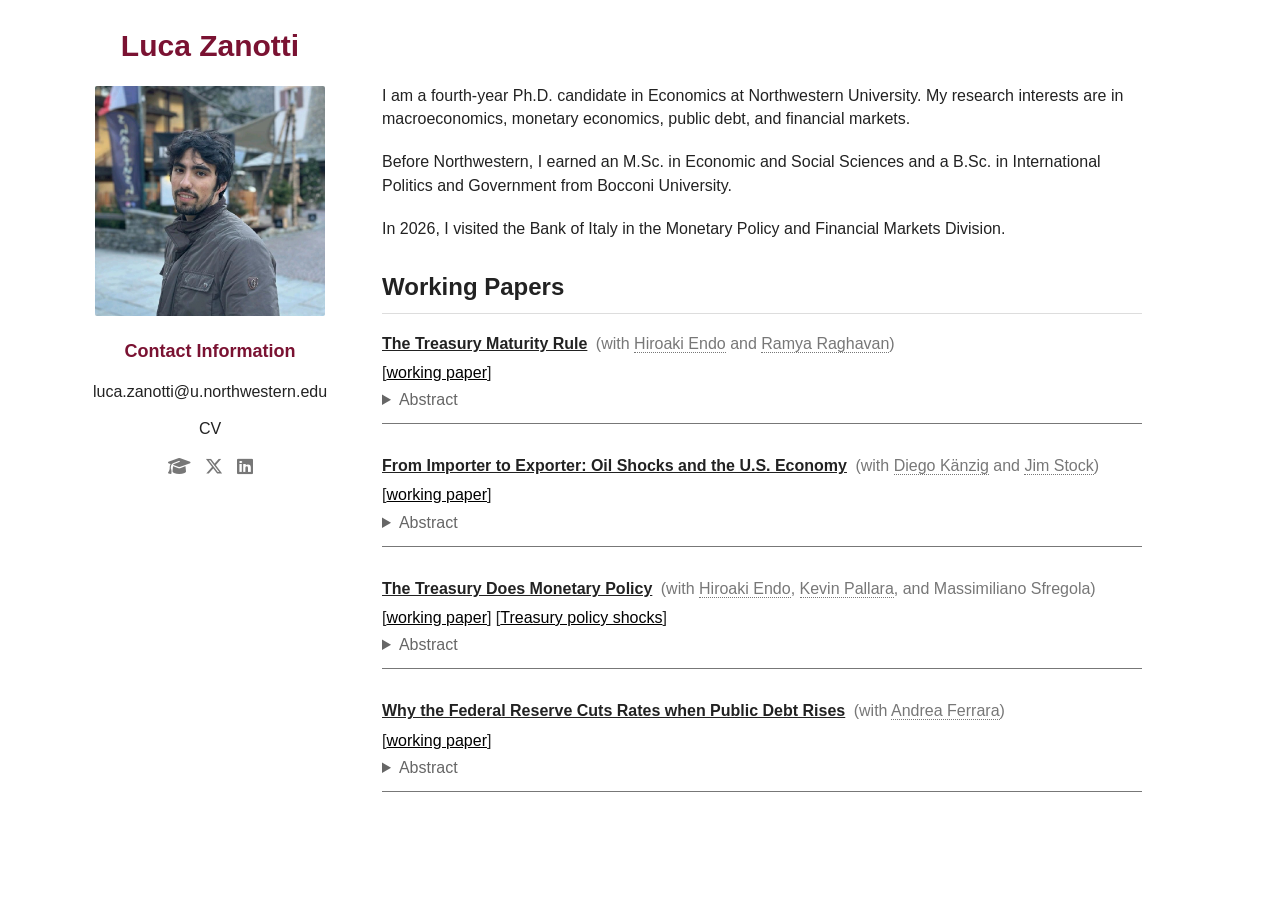
==== index.html @ 9ce3dd37 "Revise paper details and update abstract content Updated the paper link and abstract for clarity and" ====
<!DOCTYPE html>
<html lang="en">
<head>
  <meta charset="utf-8">
  <meta name="viewport" content="width=device-width, initial-scale=1">
  <title>Luca Zanotti</title>

  <meta name="google-site-verification" content="raw6HOwZ00pWUrRxqT22mIz628RdzKiiCWWF3nW44Cg" />

  <!-- ICONS (add this line) -->
  <link rel="stylesheet" href="https://cdnjs.cloudflare.com/ajax/libs/font-awesome/6.5.0/css/all.min.css">

  <!-- YOUR CSS -->
  <link rel="stylesheet" href="style.css">
</head>
<body>
  <div class="page">

  <div class="layout">

  <div class="left-column">
    <h1 class="site-title">Luca Zanotti</h1>

    <aside class="sidebar">
      <img class="profile-photo" src="images/profile.jpeg" alt="Luca Zanotti">

        <h3>Contact Information</h3>
        <p>luca.zanotti@u.northwestern.edu</p>
<p><a href="files/CV.pdf">CV</a></p>

<div class="icons">
  <a href="https://scholar.google.com/citations?view_op=list_works&hl=en&authuser=1&user=_rr6KZUAAAAJ" target="_blank">
    <i class="fas fa-graduation-cap"></i>
  </a>

  <a href="https://x.com/LucaZanotti8" target="_blank">
    <i class="fab fa-x-twitter"></i>
  </a>

  <a href="https://www.linkedin.com/in/luca-zanotti-6066b0176/" target="_blank">
    <i class="fab fa-linkedin"></i>
  </a>
</div>
    </aside>
  </div>

      <main class="content">

        <section class="bio">
          <p>
            I am a fourth-year Ph.D. candidate in Economics at Northwestern University. My research interests are in macroeconomics, monetary economics, public debt, and financial markets.
          </p>

          <p>
            Before Northwestern, I earned an M.Sc. in Economic and Social Sciences and a B.Sc. in International Politics and Government from Bocconi University.
          </p>

          <p>
            In 2026, I visited the Bank of Italy in the Monetary Policy and Financial Markets Division.
          </p>
        </section>

        <section>
          <h2>Working Papers</h2>

          <div class="paper">
            <p class="paper-title">
              <a href="files/papers/erz_tbacminutes.pdf" target="_blank">The Treasury Maturity Rule</a>
              <span class="coauthors">
                (with <a href="https://hiroendo1014.github.io/" target="_blank">Hiroaki Endo</a> and
                <a href="https://ramyaraghavan.com/" target="_blank">Ramya Raghavan</a>)
              </span>
            </p>
            
           <p class="paper-links">
            [<a href="https://papers.ssrn.com/sol3/papers.cfm?abstract_id=7415838" 
            target="_blank" 
            style="color: black; text-decoration: underline;">working paper</a>]
           </p>
            
            <details class="abstract">
              <summary>Abstract</summary>
              <p>
               This paper studies how the U.S. Treasury manages debt maturity and how these decisions affect aggregate economic activity. We estimate a Treasury maturity rule and find that the Treasury systematically shortens debt maturity when economic activity weakens or borrowing needs increase. We then identify a debt maturity shock as the residual from this rule. An unexpected shift toward longer-term debt issuance contracts economic activity by raising long-term borrowing costs, which spill over to broader financial markets and tighten financial conditions. Debt maturity also shapes the transmission of fiscal policy: counterfactual analysis shows that financing government spending at longer maturities dampens its expansionary effects.
            </details>

          </div>

        
         <div class="paper">
            <p class="paper-title">
              <a href="files/papers/1_KanzigStockZanotti.pdf" target="_blank">From Importer to Exporter: Oil Shocks and the U.S. Economy</a>
              <span class="coauthors">
                (with <a href="https://www.diegokaenzig.com/home" target="_blank">Diego K&auml;nzig</a> and
                <a href="https://stock.scholars.harvard.edu/" target="_blank">Jim Stock</a>)
              </span>
              </p>

              <p class="paper-links">
              [<a href="files/papers/1_KanzigStockZanotti.pdf" 
              target="_blank" 
              style="color: black; text-decoration: underline;">working paper</a>]
              </p>
            
           <details class="abstract">
              <summary>Abstract</summary>
              <p>
              We study how the shale revolution and the U.S. transition from petroleum importer to net exporter have changed the macroeconomic effects of oil shocks. Using oil supply news shocks identified from OPEC announcements, a time-varying model of the U.S. macroeconomy shows that the contractionary effects weakened over time and eventually became expansionary. State-dependent local projections link this change to the U.S. petroleum trade balance. The improvement goes beyond mechanical net export effects: as the terms-of-trade response turns more favorable, consumption, equity valuations, and activity strengthen broadly across sectors and regions, pointing to general-equilibrium income and wealth effects. A counterfactual analysis of the 2022 oil price surge implies sharply different paths for U.S. activity, prices, and monetary policy under the propagation mechanisms prevailing before the shale boom vs. the early 2020s.
            </details>

          </div>
          
          <div class="paper">
            <p class="paper-title">
              <a href="files/papers/epsz_trshocks.pdf" target="_blank">The Treasury Does Monetary Policy</a>
              <span class="coauthors">
                (with <a href="https://hiroendo1014.github.io/" target="_blank">Hiroaki Endo</a>,
                <a href="https://sites.google.com/view/kpallara/" target="_blank">Kevin Pallara</a>, and Massimiliano Sfregola)
              </span>
            </p>
            
           <p class="paper-links">
            [<a href="https://papers.ssrn.com/sol3/papers.cfm?abstract_id=6312998" 
            target="_blank" 
            style="color: black; text-decoration: underline;">working paper</a>]
            [<a href="https://github.com/lzanotti1999/treasury-policy-shocks" 
            target="_blank" 
            style="color: black; text-decoration: underline;">Treasury policy shocks</a>]
           </p>
            
            <details class="abstract">
              <summary>Abstract</summary>
              <p>
                Debt management decisions have macroeconomic effects comparable to those of monetary policy. Using high-frequency movements in Treasury futures around U.S. Treasury issuance announcements, we identify a Treasury policy shock—an unanticipated change in the supply of public debt across maturities. A shock that raises the five-year Treasury yield increases corporate borrowing rates, tightens financial conditions, and lowers industrial production. These effects are very similar to those of a conventional monetary policy shock. In this sense, the Treasury does monetary policy. In contrast to a monetary policy shock, our Treasury policy shock has minimal effects on short-term rates. This pattern arises because the Federal Reserve sterilizes the issuance of short-term debt, while only partially offsetting issuance at longer maturities.
            </details>

          </div>

          <div class="paper">
            <p class="paper-title">
              <a href="files/papers/fz_fiscalinfl.pdf" target="_blank">Why the Federal Reserve Cuts Rates when Public Debt Rises</a>
              <span class="coauthors">
                (with <a href="https://andreaferrara1997.github.io/" target="_blank">Andrea Ferrara</a>)
              </span>
            </p>

             <p class="paper-links">
               [<a href="https://papers.ssrn.com/sol3/papers.cfm?abstract_id=6484759" 
               target="_blank" 
               style="color: black; text-decoration: underline;">working paper</a>]
            </p>
            
            <details class="abstract">
              <summary>Abstract</summary>
              <p>
                We document a new fact: conditional on inflation and output, the Federal Reserve lowers the policy rate when the U.S. public debt-to-GDP ratio increases. To explain this pattern, we develop and estimate a New Keynesian model with shocks to households' demand for public debt. These shocks generate a negative comovement between public debt and the natural rate, defined as the real interest rate that would prevail under flexible prices. Assuming that the Federal Reserve adjusts its policy rate in line with the natural rate, the model rationalizes the negative relationship between debt and the policy rate. Two complementary exercises support this mechanism. First, we show that shocks to the demand for public debt are a key driver of business cycle fluctuations. Second, we construct a debt-informed measure of the natural rate using a time-varying parameter vector autoregression. When this measure is included in the policy rule, an increase in the debt-to-GDP ratio no longer reduces the policy rate.
              </p>
            </details>

          </div>

        </section>

      </main>

    </div>
  </div>
</body>
</html>
---- style.css ----
body {
  font-family: Arial, Helvetica, sans-serif;
  color: #222;
  background: white;
  margin: 0;
  font-size: 16px;
  line-height: 1.45;
}

.page {
  max-width: 1120px;
  margin: 24px auto;
  padding: 0 28px;
}

.site-title {
  color: #7a1232;
  font-size: 30px;
  font-weight: 700;
  margin: 0 0 18px 0;
  text-align: center;   /* 👈 ensures proper centering */
}

.layout {
  display: grid;
  grid-template-columns: 260px 1fr;
  gap: 42px;
  align-items: start;
}

.site-title {
  grid-column: 1 / 2;
}

.sidebar {
  grid-column: 1 / 2;
}

.content {
  grid-column: 2 / 3;
}

.sidebar {
  text-align: center;
}

.profile-photo {
  width: 230px;
  height: auto;
  border-radius: 2px;
  margin-bottom: 16px;
}

.sidebar h3 {
  color: #7a1232;
  font-size: 18px;
  font-weight: 700;
  margin: 0 0 16px 0;
}

.sidebar p {
  margin: 14px 0;
}

.sidebar a {
  color: #222;
  text-decoration: none;
}

.sidebar a:hover {
  text-decoration: underline;
}

.content {
  max-width: 760px;
}

.bio p {
  margin: 0 0 20px 0;
}

h2 {
  font-size: 24px;
  font-weight: 600;
  margin: 30px 0 18px 0;
  padding-bottom: 8px;
  border-bottom: 1px solid #ddd;
}

.paper {
  margin-bottom: 30px;
}

.paper-title {
  font-weight: 700;
  margin: 0 0 6px 0;
}

.paper-title a {
  color: #222;
  text-decoration: underline;
}

.coauthors {
  margin-left: 4px;
  color: #777;
  font-weight: normal;
}

.coauthors a {
  color: #777;
  text-decoration: none;
  border-bottom: 1px dotted #777;
}

.abstract {
    margin: 4px 0 8px 0;
    border-bottom: 1px solid #777;
    padding-bottom: 12px;
}

.abstract summary {
  cursor: pointer;
  color: #666;
  font-size: 16px;
}

.abstract p {
  margin-top: 8px;
}

.paper-links {
  margin: 0;
}

.paper-links a {
  color: #0047ab;
  text-decoration: none;
}

.paper-links a:hover {
  text-decoration: underline;
}

@media (max-width: 750px) {
  body {
    padding: 0;
  }

  .page {
    margin: 20px auto;
    padding: 0 24px;
  }

  .layout {
    display: block;
  }

  .site-title {
    text-align: center;
    font-size: 34px;
    margin-bottom: 28px;
  }

  .sidebar {
    width: 100%;
    text-align: center;
    margin: 0 auto 48px auto;
  }

  .profile-photo {
    display: block;
    width: 260px;
    max-width: 85%;
    margin: 0 auto 28px auto;
  }

  .icons {
    justify-content: center;
  }

  .content {
    width: 100%;
    max-width: none;
    margin-top: 0;
  }
}

.left-column {
  display: flex;
  flex-direction: column;
  align-items: center;   /* 👈 THIS centers everything horizontally */
}

.content {
  margin-top: 60px;   /* adjust if needed */
}

.icons {
  margin-top: 12px;
  display: flex;
  justify-content: center;
  gap: 14px;
}

.icons a {
  font-size: 18px;
  color: #777;
  text-decoration: none;
  transition: 0.2s;
}

.icons a:hover {
  color: #7a1232;
}

.abstract p {
  text-align: justify;
  hyphens: auto;
}

@media (max-width: 700px) {
  body {
    padding: 16px;
  }

  .container,
  .main,
  .content {
    width: 100%;
    max-width: 100%;
    padding: 0;
  }

  .profile,
  .intro,
  .row,
  .about {
    display: block;
  }

  img {
    max-width: 100%;
    height: auto;
  }

  h1 {
    font-size: 28px;
  }

  nav {
    display: flex;
    flex-wrap: wrap;
    gap: 10px;
  }
}

@media (max-width: 700px) {
  .sidebar,
  .left-column,
  .profile,
  .contact {
    width: 100%;
    max-width: 100%;
    margin: 0 auto;
    text-align: center;
  }

  .sidebar img,
  .left-column img,
  .profile img {
    display: block;
    margin-left: auto;
    margin-right: auto;
  }

  .content,
  .main-content,
  .right-column {
    width: 100%;
    max-width: 100%;
  }
}
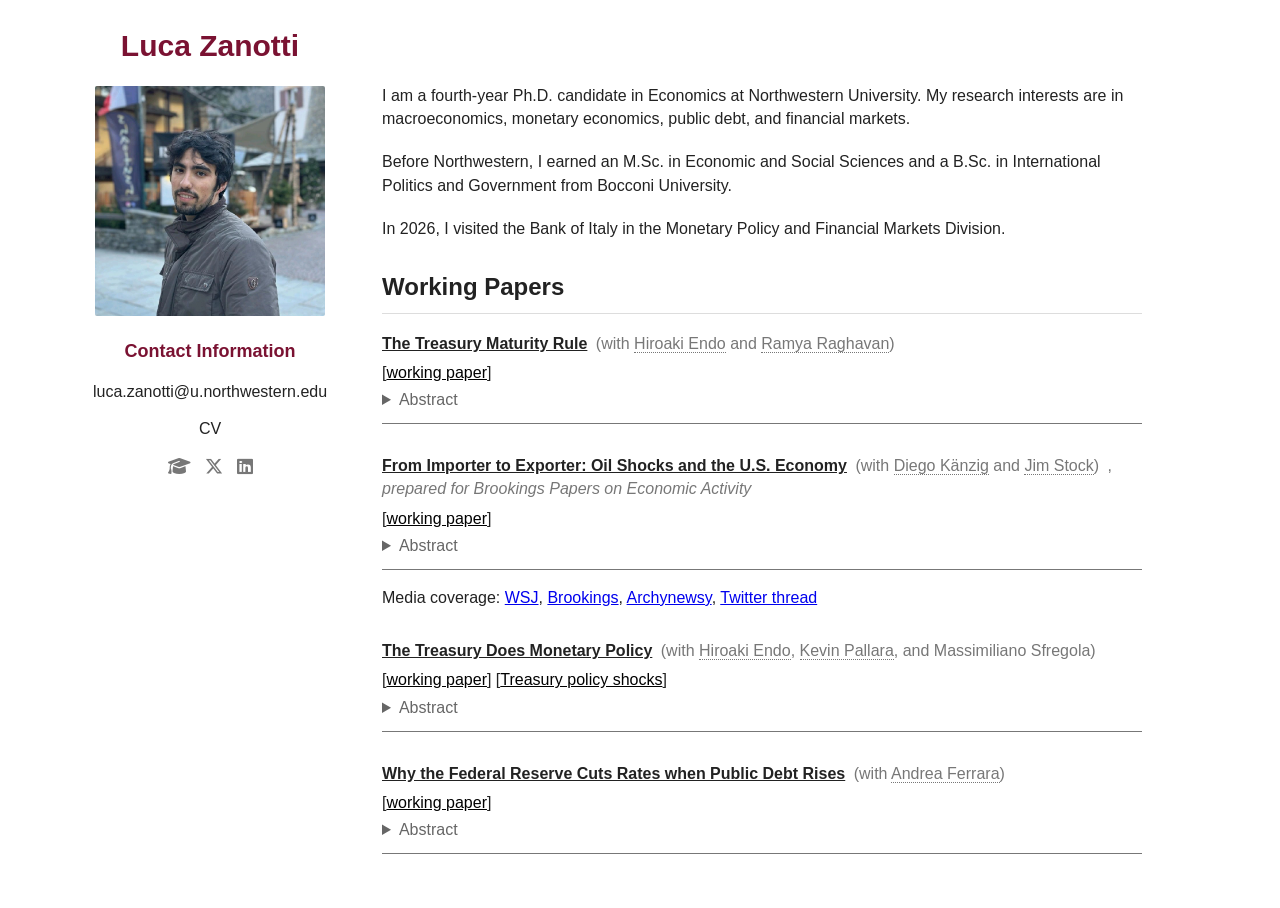
==== commit 286ad0c2: "Add media coverage section to index.html Added media coverage links related to the oil shock study." ====
--- a/index.html
+++ b/index.html
@@ -93,7 +93,9 @@
               <span class="coauthors">
                 (with <a href="https://www.diegokaenzig.com/home" target="_blank">Diego K&auml;nzig</a> and
                 <a href="https://stock.scholars.harvard.edu/" target="_blank">Jim Stock</a>)
-              </span>
+              </span> <span class="coauthors">
+  , <em>prepared for Brookings Papers on Economic Activity</em>
+</span>
               </p>
 
               <p class="paper-links">
@@ -107,6 +109,14 @@
               <p>
               We study how the shale revolution and the U.S. transition from petroleum importer to net exporter have changed the macroeconomic effects of oil shocks. Using oil supply news shocks identified from OPEC announcements, a time-varying model of the U.S. macroeconomy shows that the contractionary effects weakened over time and eventually became expansionary. State-dependent local projections link this change to the U.S. petroleum trade balance. The improvement goes beyond mechanical net export effects: as the terms-of-trade response turns more favorable, consumption, equity valuations, and activity strengthen broadly across sectors and regions, pointing to general-equilibrium income and wealth effects. A counterfactual analysis of the 2022 oil price surge implies sharply different paths for U.S. activity, prices, and monetary policy under the propagation mechanisms prevailing before the shale boom vs. the early 2020s.
             </details>
+
+          <p>
+          Media coverage:
+          <a href="https://www.wsj.com/economy/central-banking/the-oil-shock-could-make-us-stronger-b9b91866" target="_blank">WSJ</a>,
+          <a href="https://www.brookings.edu/articles/from-importer-to-exporter-oil-shocks-and-the-us-economy/" target="_blank">Brookings</a>,
+          <a href="https://www.archynewsy.com/why-oil-price-spikes-no-longer-trigger-u-s-recessions/" target="_blank">Archynewsy</a>,
+          <a href="https://x.com/drkaenzig/status/2103127522862883128" target="_blank">Twitter thread</a>
+          </p>
 
           </div>
           
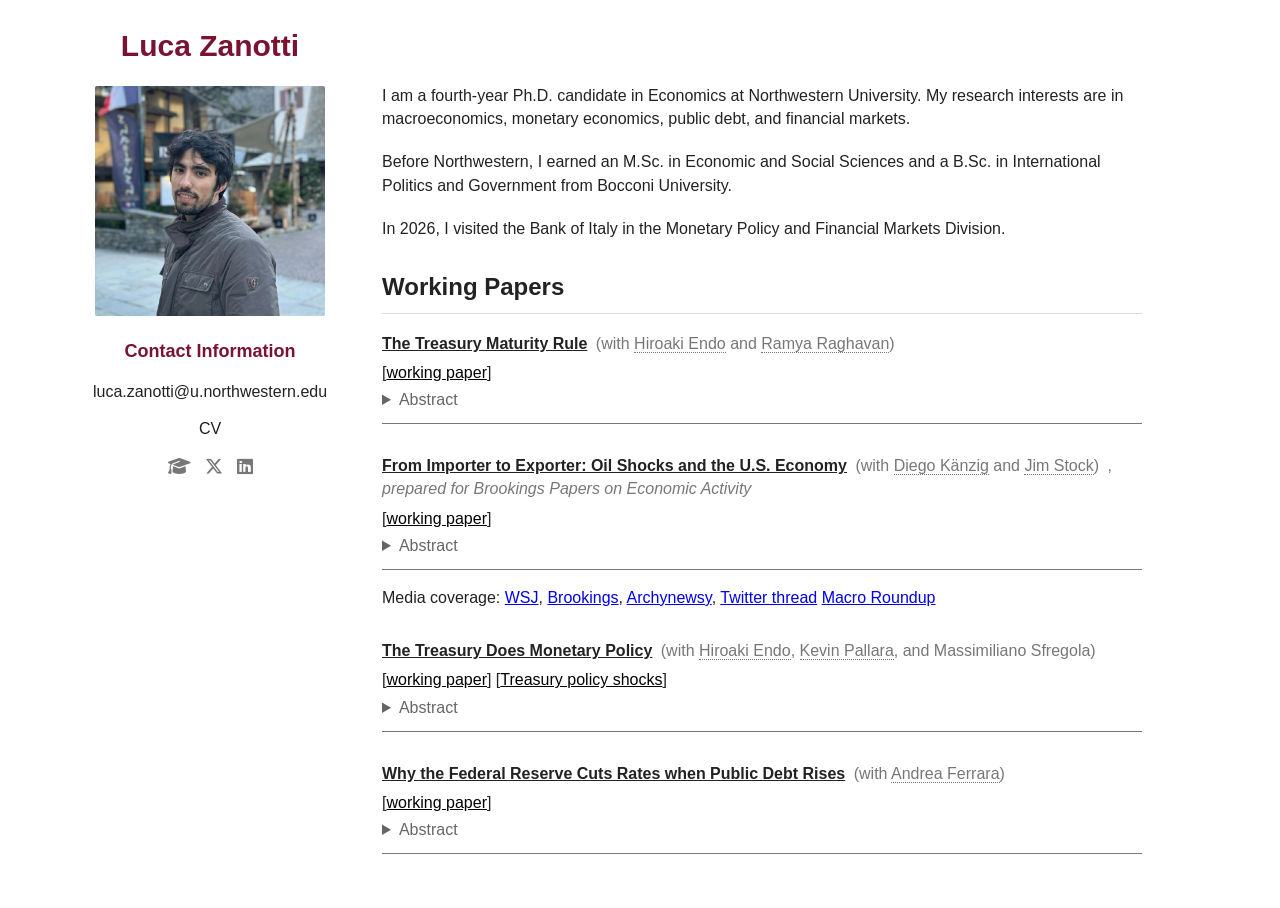
==== commit 4072d674: "Add link to Macro Roundup in index.html" ====
--- a/index.html
+++ b/index.html
@@ -116,6 +116,9 @@
           <a href="https://www.brookings.edu/articles/from-importer-to-exporter-oil-shocks-and-the-us-economy/" target="_blank">Brookings</a>,
           <a href="https://www.archynewsy.com/why-oil-price-spikes-no-longer-trigger-u-s-recessions/" target="_blank">Archynewsy</a>,
           <a href="https://x.com/drkaenzig/status/2103127522862883128" target="_blank">Twitter thread</a>
+          <a href="https://www.edwardconard.com/macro-roundup/from-importer-to-exporter-oil-shocks-and-the-u-s-economy/?view=timeline&utm_campaign=27313684-Daily%20Macro%20Round&utm_medium=email&_hsenc=p2ANqtz--UmeNDBmGtUutlVuzi5DI5WG2kGAGGTOVSSfQYfOYIsdoY9YIousj_90aQCCn9CGN6uYLePSqIj4nG40iCPhqlP6mr9Q&_hsmi=442868706&utm_content=442868706&utm_source=hs_email
+" target="_blank">Macro Roundup</a>
+
           </p>
 
           </div>
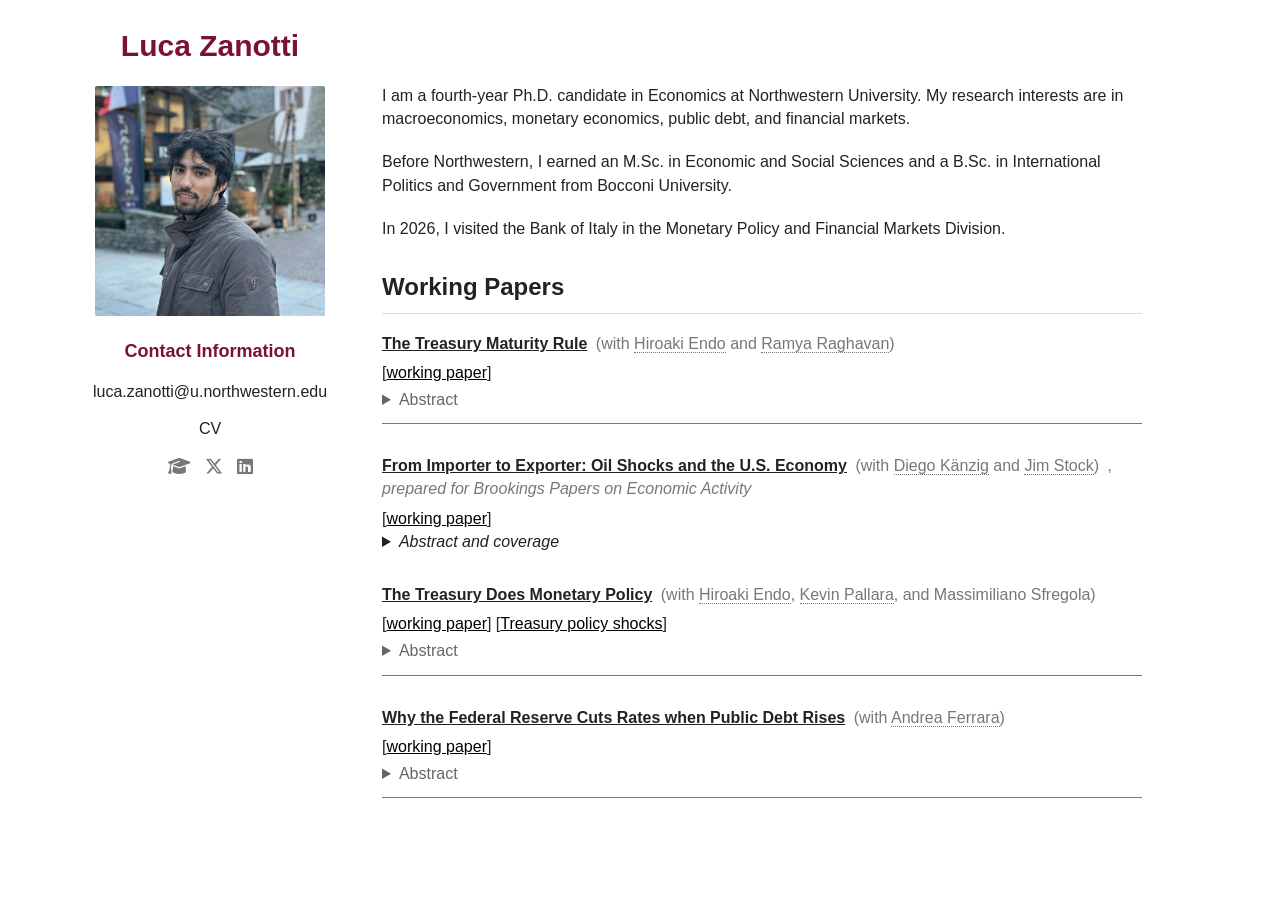
==== commit 893d5c96: "Update index.html" ====
--- a/index.html
+++ b/index.html
@@ -104,23 +104,21 @@
               style="color: black; text-decoration: underline;">working paper</a>]
               </p>
             
-           <details class="abstract">
-              <summary>Abstract</summary>
+          <details>
+          <summary><em>Abstract and coverage</em></summary>
               <p>
               We study how the shale revolution and the U.S. transition from petroleum importer to net exporter have changed the macroeconomic effects of oil shocks. Using oil supply news shocks identified from OPEC announcements, a time-varying model of the U.S. macroeconomy shows that the contractionary effects weakened over time and eventually became expansionary. State-dependent local projections link this change to the U.S. petroleum trade balance. The improvement goes beyond mechanical net export effects: as the terms-of-trade response turns more favorable, consumption, equity valuations, and activity strengthen broadly across sectors and regions, pointing to general-equilibrium income and wealth effects. A counterfactual analysis of the 2022 oil price surge implies sharply different paths for U.S. activity, prices, and monetary policy under the propagation mechanisms prevailing before the shale boom vs. the early 2020s.
-            </details>
-
-          <p>
+              <p>
           Media coverage:
           <a href="https://www.wsj.com/economy/central-banking/the-oil-shock-could-make-us-stronger-b9b91866" target="_blank">WSJ</a>,
           <a href="https://www.brookings.edu/articles/from-importer-to-exporter-oil-shocks-and-the-us-economy/" target="_blank">Brookings</a>,
           <a href="https://www.archynewsy.com/why-oil-price-spikes-no-longer-trigger-u-s-recessions/" target="_blank">Archynewsy</a>,
           <a href="https://x.com/drkaenzig/status/2103127522862883128" target="_blank">Twitter thread</a>
           <a href="https://www.edwardconard.com/macro-roundup/from-importer-to-exporter-oil-shocks-and-the-u-s-economy/?view=timeline&utm_campaign=27313684-Daily%20Macro%20Round&utm_medium=email&_hsenc=p2ANqtz--UmeNDBmGtUutlVuzi5DI5WG2kGAGGTOVSSfQYfOYIsdoY9YIousj_90aQCCn9CGN6uYLePSqIj4nG40iCPhqlP6mr9Q&_hsmi=442868706&utm_content=442868706&utm_source=hs_email
-" target="_blank">Macro Roundup</a>
-
+          " target="_blank">Macro Roundup</a>
           </p>
-
+          </details>
+           
           </div>
           
           <div class="paper">
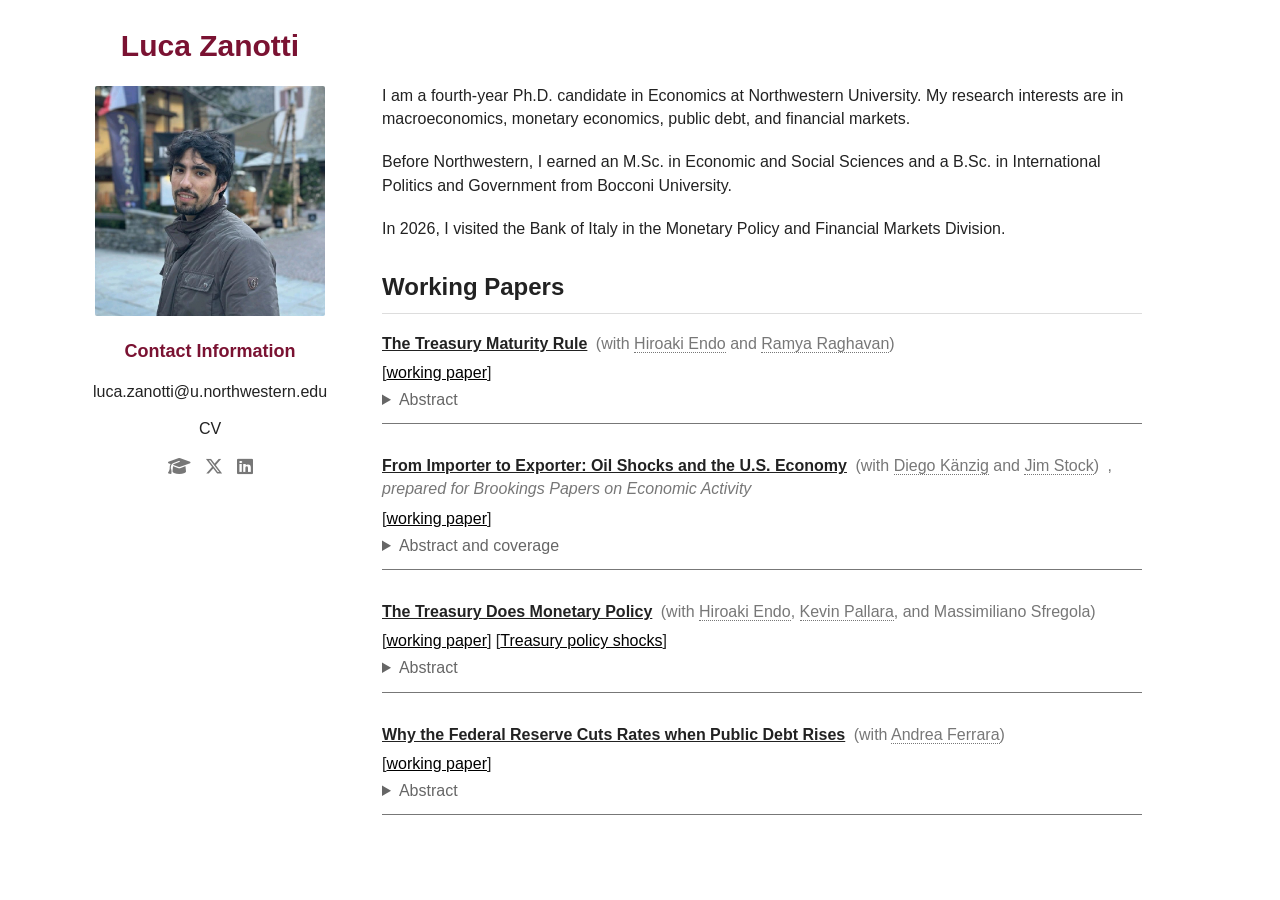
==== commit 8d95d103: "Refactor abstract section in index.html Updated the HTML structure for better clarity and organizati" ====
--- a/index.html
+++ b/index.html
@@ -93,8 +93,7 @@
               <span class="coauthors">
                 (with <a href="https://www.diegokaenzig.com/home" target="_blank">Diego K&auml;nzig</a> and
                 <a href="https://stock.scholars.harvard.edu/" target="_blank">Jim Stock</a>)
-              </span> <span class="coauthors">
-  , <em>prepared for Brookings Papers on Economic Activity</em>
+              </span> <span class="coauthors">, <em>prepared for Brookings Papers on Economic Activity</em>
 </span>
               </p>
 
@@ -104,8 +103,8 @@
               style="color: black; text-decoration: underline;">working paper</a>]
               </p>
             
-          <details>
-          <summary><em>Abstract and coverage</em></summary>
+         <details class="abstract">
+         <summary>Abstract and coverage</summary>
               <p>
               We study how the shale revolution and the U.S. transition from petroleum importer to net exporter have changed the macroeconomic effects of oil shocks. Using oil supply news shocks identified from OPEC announcements, a time-varying model of the U.S. macroeconomy shows that the contractionary effects weakened over time and eventually became expansionary. State-dependent local projections link this change to the U.S. petroleum trade balance. The improvement goes beyond mechanical net export effects: as the terms-of-trade response turns more favorable, consumption, equity valuations, and activity strengthen broadly across sectors and regions, pointing to general-equilibrium income and wealth effects. A counterfactual analysis of the 2022 oil price surge implies sharply different paths for U.S. activity, prices, and monetary policy under the propagation mechanisms prevailing before the shale boom vs. the early 2020s.
               <p>
@@ -113,9 +112,8 @@
           <a href="https://www.wsj.com/economy/central-banking/the-oil-shock-could-make-us-stronger-b9b91866" target="_blank">WSJ</a>,
           <a href="https://www.brookings.edu/articles/from-importer-to-exporter-oil-shocks-and-the-us-economy/" target="_blank">Brookings</a>,
           <a href="https://www.archynewsy.com/why-oil-price-spikes-no-longer-trigger-u-s-recessions/" target="_blank">Archynewsy</a>,
-          <a href="https://x.com/drkaenzig/status/2103127522862883128" target="_blank">Twitter thread</a>
-          <a href="https://www.edwardconard.com/macro-roundup/from-importer-to-exporter-oil-shocks-and-the-u-s-economy/?view=timeline&utm_campaign=27313684-Daily%20Macro%20Round&utm_medium=email&_hsenc=p2ANqtz--UmeNDBmGtUutlVuzi5DI5WG2kGAGGTOVSSfQYfOYIsdoY9YIousj_90aQCCn9CGN6uYLePSqIj4nG40iCPhqlP6mr9Q&_hsmi=442868706&utm_content=442868706&utm_source=hs_email
-          " target="_blank">Macro Roundup</a>
+          <a href="https://x.com/drkaenzig/status/2103127522862883128" target="_blank">Twitter thread</a>,
+          <a href="https://www.edwardconard.com/macro-roundup/from-importer-to-exporter-oil-shocks-and-the-u-s-economy/" target="_blank">Macro Roundup</a>
           </p>
           </details>
            
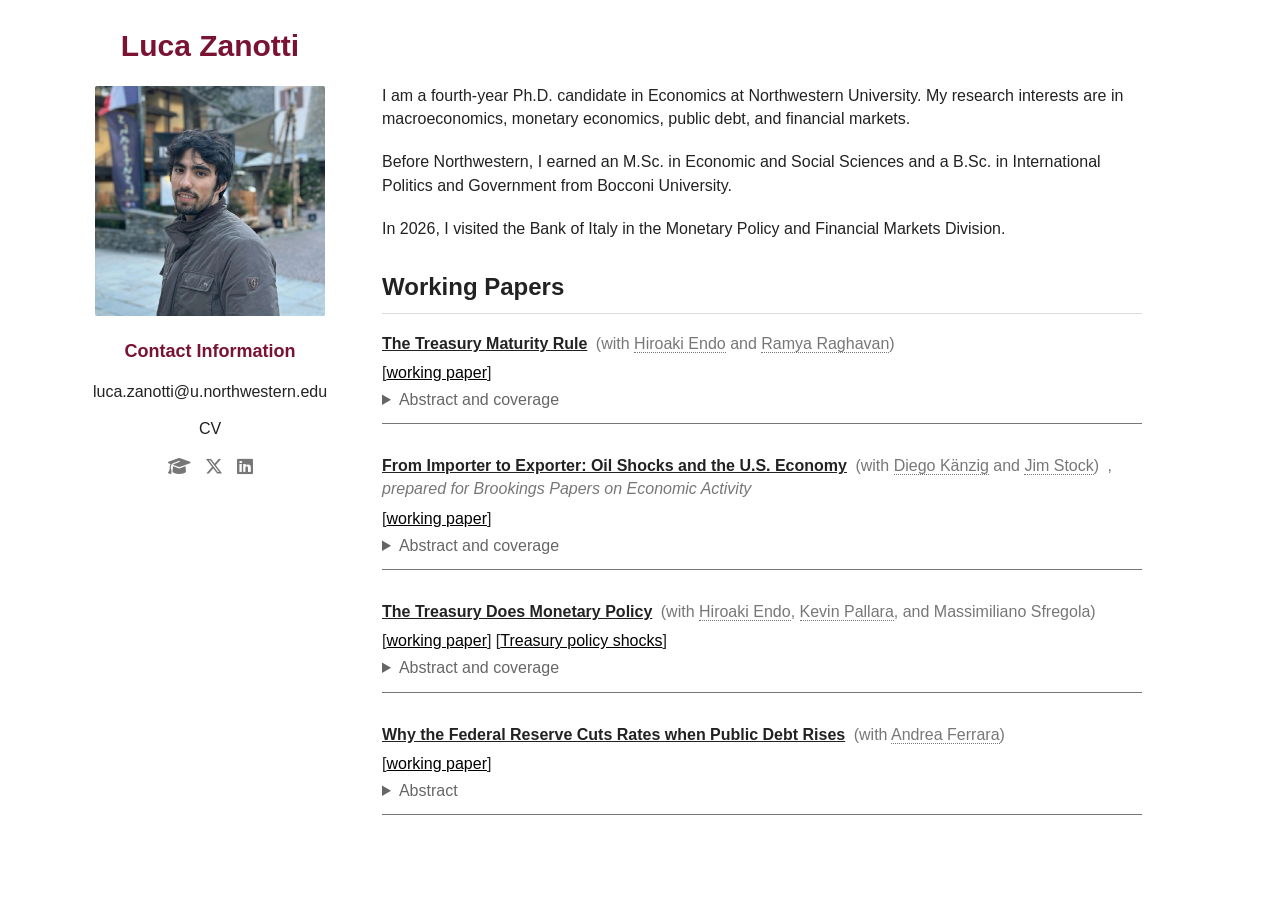
==== commit fb007ec0: "Update abstracts and media coverage in index.html" ====
--- a/index.html
+++ b/index.html
@@ -79,9 +79,15 @@
            </p>
             
             <details class="abstract">
-              <summary>Abstract</summary>
+              <summary>Abstract and coverage</summary>
               <p>
                This paper studies how the U.S. Treasury manages debt maturity and how these decisions affect aggregate economic activity. We estimate a Treasury maturity rule and find that the Treasury systematically shortens debt maturity when economic activity weakens or borrowing needs increase. We then identify a debt maturity shock as the residual from this rule. An unexpected shift toward longer-term debt issuance contracts economic activity by raising long-term borrowing costs, which spill over to broader financial markets and tighten financial conditions. Debt maturity also shapes the transmission of fiscal policy: counterfactual analysis shows that financing government spending at longer maturities dampens its expansionary effects.
+              <p>
+              Media coverage:
+              <a href="https://e-axes.com/public-debt-maturity-and-macroeconomic-policy-transmission/?utm_source=Institutional+Subscribers&utm_campaign=801e13d5f2-Newsletter_22_03_2017_COPY_01&utm_medium=email&utm_term=0_734da3d6fb-801e13d5f2-188529052" target="_blank">e-axes</a>,
+              <a href="https://x.com/int_mon_econ/status/2097976891516858491" target="_blank">Twitter IMEN</a>,
+              <a href="https://x.com/LucaZanotti8/status/2097621695053836352" target="_blank">Twitter thread</a>
+              </p>
             </details>
 
           </div>
@@ -93,7 +99,7 @@
               <span class="coauthors">
                 (with <a href="https://www.diegokaenzig.com/home" target="_blank">Diego K&auml;nzig</a> and
                 <a href="https://stock.scholars.harvard.edu/" target="_blank">Jim Stock</a>)
-              </span> <span class="coauthors">, <em>prepared for Brookings Papers on Economic Activity</em>
+              </span><span class="coauthors">, <em>prepared for Brookings Papers on Economic Activity</em>
 </span>
               </p>
 
@@ -108,13 +114,13 @@
               <p>
               We study how the shale revolution and the U.S. transition from petroleum importer to net exporter have changed the macroeconomic effects of oil shocks. Using oil supply news shocks identified from OPEC announcements, a time-varying model of the U.S. macroeconomy shows that the contractionary effects weakened over time and eventually became expansionary. State-dependent local projections link this change to the U.S. petroleum trade balance. The improvement goes beyond mechanical net export effects: as the terms-of-trade response turns more favorable, consumption, equity valuations, and activity strengthen broadly across sectors and regions, pointing to general-equilibrium income and wealth effects. A counterfactual analysis of the 2022 oil price surge implies sharply different paths for U.S. activity, prices, and monetary policy under the propagation mechanisms prevailing before the shale boom vs. the early 2020s.
               <p>
-          Media coverage:
-          <a href="https://www.wsj.com/economy/central-banking/the-oil-shock-could-make-us-stronger-b9b91866" target="_blank">WSJ</a>,
-          <a href="https://www.brookings.edu/articles/from-importer-to-exporter-oil-shocks-and-the-us-economy/" target="_blank">Brookings</a>,
-          <a href="https://www.archynewsy.com/why-oil-price-spikes-no-longer-trigger-u-s-recessions/" target="_blank">Archynewsy</a>,
-          <a href="https://x.com/drkaenzig/status/2103127522862883128" target="_blank">Twitter thread</a>,
-          <a href="https://www.edwardconard.com/macro-roundup/from-importer-to-exporter-oil-shocks-and-the-u-s-economy/" target="_blank">Macro Roundup</a>
-          </p>
+              Media coverage:
+              <a href="https://www.wsj.com/economy/central-banking/the-oil-shock-could-make-us-stronger-b9b91866" target="_blank">WSJ</a>,
+              <a href="https://www.brookings.edu/articles/from-importer-to-exporter-oil-shocks-and-the-us-economy/" target="_blank">Brookings</a>,
+              <a href="https://www.archynewsy.com/why-oil-price-spikes-no-longer-trigger-u-s-recessions/" target="_blank">Archynewsy</a>,
+              <a href="https://x.com/drkaenzig/status/2103127522862883128" target="_blank">Twitter thread</a>,
+              <a href="https://www.edwardconard.com/macro-roundup/from-importer-to-exporter-oil-shocks-and-the-u-s-economy/" target="_blank">Macro Roundup</a>
+              </p>
           </details>
            
           </div>
@@ -138,9 +144,14 @@
            </p>
             
             <details class="abstract">
-              <summary>Abstract</summary>
+               <summary>Abstract and coverage</summary>
               <p>
                 Debt management decisions have macroeconomic effects comparable to those of monetary policy. Using high-frequency movements in Treasury futures around U.S. Treasury issuance announcements, we identify a Treasury policy shock—an unanticipated change in the supply of public debt across maturities. A shock that raises the five-year Treasury yield increases corporate borrowing rates, tightens financial conditions, and lowers industrial production. These effects are very similar to those of a conventional monetary policy shock. In this sense, the Treasury does monetary policy. In contrast to a monetary policy shock, our Treasury policy shock has minimal effects on short-term rates. This pattern arises because the Federal Reserve sterilizes the issuance of short-term debt, while only partially offsetting issuance at longer maturities.
+              <p>
+              Media coverage:
+              <a href="https://e-axes.com/decomposing-treasury-supply-shocks-volume-maturity-and-monetary-equivalence/?utm_source=Institutional+Subscribers&utm_campaign=c205b85ead-Newsletter_22_03_2017_COPY_01&utm_medium=email&utm_term=0_734da3d6fb-c205b85ead-501566627" target="_blank">e-axes</a>,
+              <a href="https://x.com/int_mon_econ/status/2090766446749970749" target="_blank">Twitter IMEN</a>
+              </p>
             </details>
 
           </div>
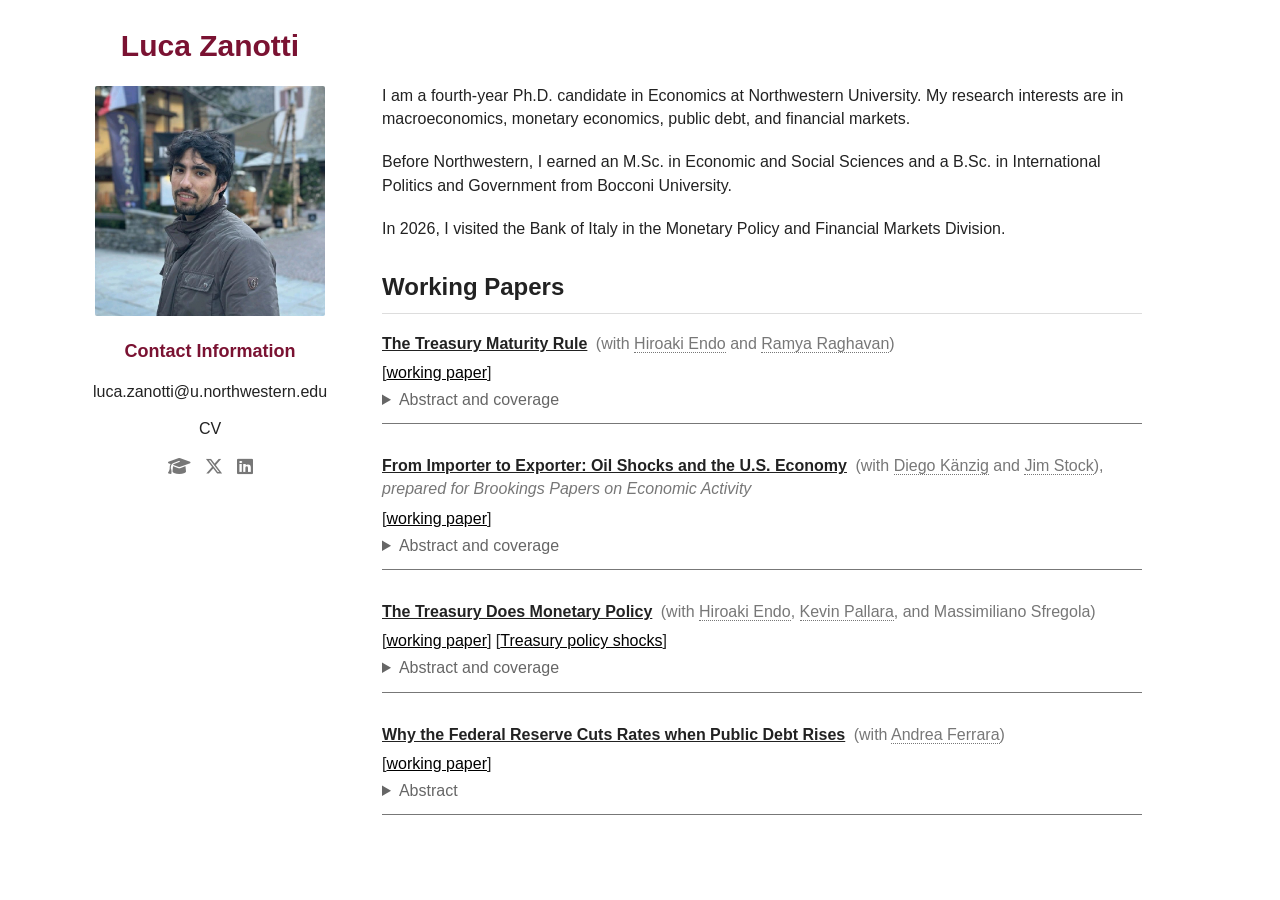
==== commit b1825381: "Refactor paper citation and coauthor section Updated paper citation formatting and coauthor links." ====
--- a/index.html
+++ b/index.html
@@ -95,13 +95,13 @@
         
          <div class="paper">
             <p class="paper-title">
-              <a href="files/papers/1_KanzigStockZanotti.pdf" target="_blank">From Importer to Exporter: Oil Shocks and the U.S. Economy</a>
-              <span class="coauthors">
-                (with <a href="https://www.diegokaenzig.com/home" target="_blank">Diego K&auml;nzig</a> and
-                <a href="https://stock.scholars.harvard.edu/" target="_blank">Jim Stock</a>)
-              </span><span class="coauthors">, <em>prepared for Brookings Papers on Economic Activity</em>
-</span>
-              </p>
+            <a href="files/papers/1_KanzigStockZanotti.pdf" target="_blank">From Importer to Exporter: Oil Shocks and the U.S. Economy</a>
+            <span class="coauthors">
+            (with <a href="https://www.diegokaenzig.com/home" target="_blank">Diego K&auml;nzig</a> and
+            <a href="https://stock.scholars.harvard.edu/" target="_blank">Jim Stock</a>),
+            <em>prepared for Brookings Papers on Economic Activity</em>
+            </span>
+            </p>
 
               <p class="paper-links">
               [<a href="files/papers/1_KanzigStockZanotti.pdf" 
